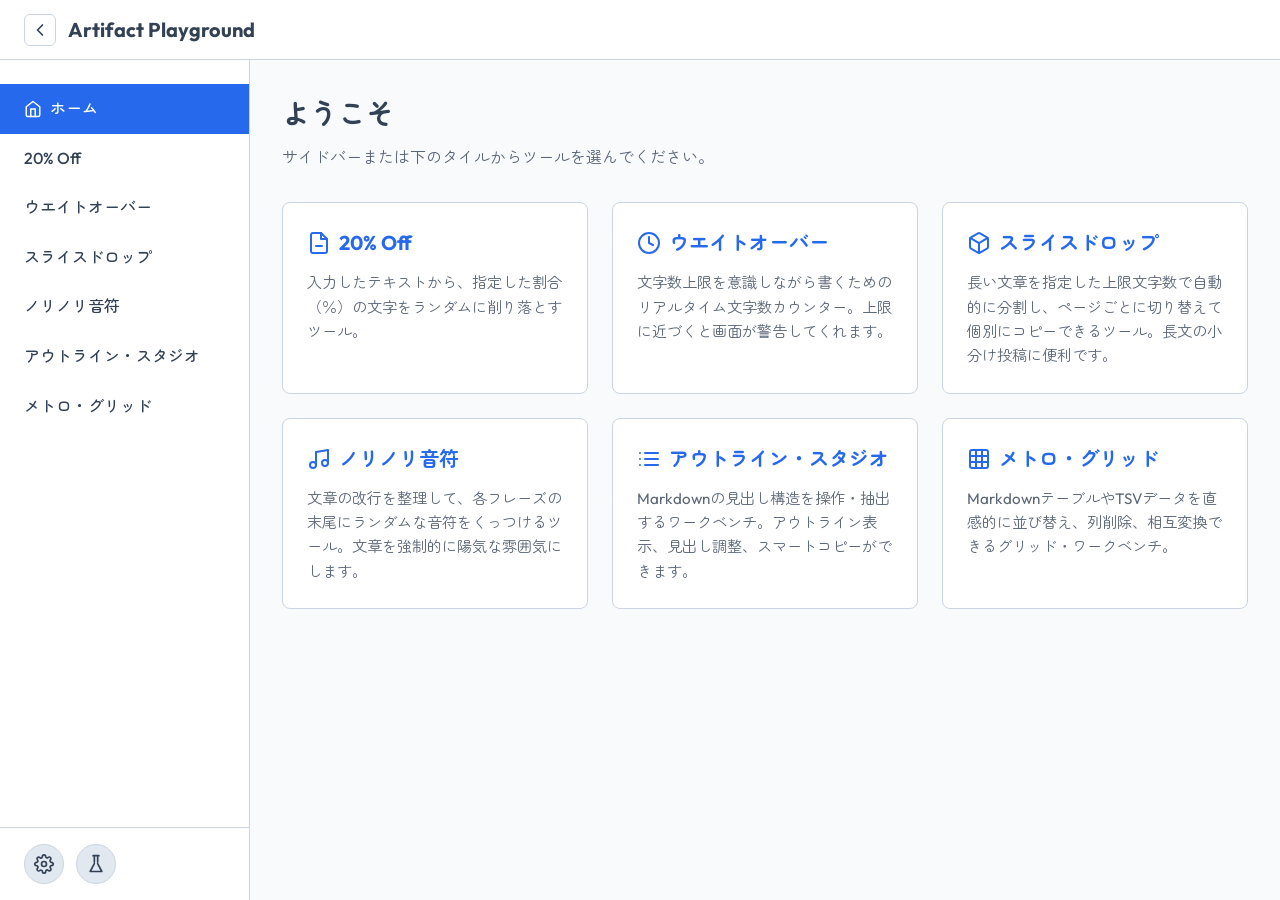
==== index.html @ 3efee3fd "feat: sw.js からのバージョン動的取得・表示機能を追加し一元化 Service Worker (sw.js) 内の CACHE_NAME を Single Source of Truth と" ====
﻿<!DOCTYPE html>
<html lang="ja">

<head>
    <meta charset="UTF-8">
    <meta name="viewport" content="width=device-width, initial-scale=1.0">
    <meta name="robots" content="noindex, nofollow">
    <title>Artifact Playground</title>
    <link rel="preconnect" href="https://fonts.googleapis.com">
    <link rel="preconnect" href="https://fonts.gstatic.com" crossorigin>
    <link
        href="https://fonts.googleapis.com/css2?family=Fira+Code:wght@400;500&family=Outfit:wght@400;500;700&family=Zen+Maru+Gothic:wght@400;500;700&display=swap"
        rel="stylesheet">
    <link rel="stylesheet" href="css/base.css">
    <link rel="stylesheet" href="css/layout.css">
    <link rel="stylesheet" href="css/components.css">
    <link rel="manifest" href="manifest.json">
    <link rel="icon" href="icons/icon-192.png" type="image/png">
    <link rel="apple-touch-icon" href="icons/icon-192.png">
    <meta name="theme-color" content="#ffffff" id="theme-color-meta">
    <script>
        (function () {
            try {
                var theme = localStorage.getItem('app-theme') || 'system';
                var isDark = theme === 'dark' || (theme === 'system' && window.matchMedia('(prefers-color-scheme: dark)').matches);
                var metaThemeColor = document.getElementById('theme-color-meta');
                if (isDark) {
                    document.documentElement.setAttribute('data-theme', 'dark');
                    if (metaThemeColor) metaThemeColor.setAttribute('content', '#0f172a');
                } else {
                    document.documentElement.setAttribute('data-theme', 'light');
                    if (metaThemeColor) metaThemeColor.setAttribute('content', '#ffffff');
                }

                // 描画前にサイドバーの折りたたみ状態を判定して適用（チラつき防止）
                var sidebarCollapsed = localStorage.getItem('sidebar-collapsed') === 'true';
                if (sidebarCollapsed && window.innerWidth > 768) {
                    document.documentElement.classList.add('sidebar-collapsed');
                }
            } catch (e) { }
        })();
    </script>
</head>

<body>
    <header class="app-header">
        <div class="header-left">
            <button id="menu-toggle" class="menu-toggle" aria-label="メニューを開く">
                <span></span>
                <span></span>
                <span></span>
            </button>
            <button id="sidebar-toggle" class="sidebar-toggle" aria-label="サイドバーを折りたたむ">
                <svg viewBox="0 0 24 24" width="20" height="20" fill="none" stroke="currentColor" stroke-width="2"
                    stroke-linecap="round" stroke-linejoin="round">
                    <polyline points="15 18 9 12 15 6"></polyline>
                </svg>
            </button>
            <h1><a href="#home" style="color: inherit; text-decoration: none;">Artifact Playground</a></h1>
        </div>
    </header>

    <div class="app-container">
        <aside id="sidebar" class="sidebar">
            <div class="sidebar-content">
                <nav>
                    <ul id="tool-list" class="tool-list">
                        <!-- JSで動的に追加されます -->
                    </ul>
                </nav>
            </div>
            <div class="sidebar-footer">
                <button id="theme-settings-btn" class="settings-btn" aria-label="テーマ設定">
                    <svg viewBox="0 0 24 24" width="20" height="20" stroke="currentColor" stroke-width="2" fill="none"
                        stroke-linecap="round" stroke-linejoin="round" class="settings-icon">
                        <circle cx="12" cy="12" r="3"></circle>
                        <path
                            d="M19.4 15a1.65 1.65 0 0 0 .33 1.82l.06.06a2 2 0 0 1 0 2.83 2 2 0 0 1-2.83 0l-.06-.06a1.65 1.65 0 0 0-1.82-.33 1.65 1.65 0 0 0-1 1.51V21a2 2 0 0 1-2 2 2 2 0 0 1-2-2v-.09A1.65 1.65 0 0 0 9 19.4a1.65 1.65 0 0 0-1.82.33l-.06.06a2 2 0 0 1-2.83 0 2 2 0 0 1 0-2.83l.06-.06a1.65 1.65 0 0 0 .33-1.82 1.65 1.65 0 0 0-1.51-1H3a2 2 0 0 1-2-2 2 2 0 0 1 2-2h.09A1.65 1.65 0 0 0 4.6 9a1.65 1.65 0 0 0-.33-1.82l-.06-.06a2 2 0 0 1 0-2.83 2 2 0 0 1 2.83 0l.06.06a1.65 1.65 0 0 0 1.82.33H9a1.65 1.65 0 0 0 1-1.51V3a2 2 0 0 1 2-2 2 2 0 0 1 2 2v.09a1.65 1.65 0 0 0 1 1.51 1.65 1.65 0 0 0 1.82-.33l.06-.06a2 2 0 0 1 2.83 0 2 2 0 0 1 0 2.83l-.06.06a1.65 1.65 0 0 0-.33 1.82V9a1.65 1.65 0 0 0 1.51 1H21a2 2 0 0 1 2 2 2 2 0 0 1-2 2h-.09a1.65 1.65 0 0 0-1.51 1z">
                        </path>
                    </svg>
                </button>
                <button id="system-menu-btn" class="settings-btn" aria-label="開発・システム機能">
                    <svg viewBox="0 0 24 24" width="20" height="20" stroke="currentColor" stroke-width="2" fill="none"
                        stroke-linecap="round" stroke-linejoin="round">
                        <path d="M10 2v7.5M14 2v7.5M8.5 2h7M14 11.5L19 21H5l5-9.5"></path>
                    </svg>
                </button>
                <div id="theme-menu" class="theme-menu">
                    <ul>
                        <li class="theme-menu-submenu-item">
                            <button id="theme-submenu-toggle" class="theme-submenu-header" aria-expanded="false">
                                <div class="menu-item-label-group">
                                    <span class="menu-item-title">テーマ</span>
                                    <span class="menu-item-desc">アプリの外観切り替え</span>
                                </div>
                                <span class="theme-current-label">
                                    <span id="current-theme-name">システム</span>
                                    <svg class="chevron-icon" viewBox="0 0 24 24" width="16" height="16"
                                        stroke="currentColor" stroke-width="2" fill="none" stroke-linecap="round"
                                        stroke-linejoin="round">
                                        <polyline points="6 9 12 15 18 9"></polyline>
                                    </svg>
                                </span>
                            </button>
                            <ul id="theme-submenu-list" class="theme-submenu-list">
                                <li><button class="theme-option" data-value="light">ライト</button></li>
                                <li><button class="theme-option" data-value="dark">ダーク</button></li>
                                <li><button class="theme-option" data-value="system">システム</button></li>
                            </ul>
                        </li>
                        <li class="theme-menu-separator"></li>
                        <li class="theme-menu-toggle-item">
                            <div class="menu-item-label-group">
                                <span class="menu-item-title">一時モード</span>
                                <span class="menu-item-desc">閉じた時に消去（既存データは保持）</span>
                            </div>
                            <button id="temp-mode-toggle" class="toggle-switch" role="switch" aria-checked="false"
                                aria-label="一時モードのオンオフ">
                                <span class="toggle-thumb"></span>
                            </button>
                        </li>
                        <li class="theme-menu-toggle-item">
                            <div class="menu-item-label-group">
                                <span class="menu-item-title">プライマリーカラー切替</span>
                                <span class="menu-item-desc">アクセントの色を自動アニメーション</span>
                            </div>
                            <button id="primary-animate-toggle" class="toggle-switch" role="switch" aria-checked="true"
                                aria-label="プライマリーカラー切替のオンオフ">
                                <span class="toggle-thumb"></span>
                            </button>
                        </li>
                    </ul>
                </div>
                <div id="system-menu" class="theme-menu system-menu">
                    <ul>
                        <li>
                            <a href="tests/index.html" class="theme-option" target="_blank"
                                style="display: block; text-decoration: none;">
                                <div class="menu-item-label-group">
                                    <span class="menu-item-title">テストを実行</span>
                                    <span class="menu-item-desc">単体テストランナー画面を開く</span>
                                </div>
                            </a>
                        </li>
                        <li class="theme-menu-separator"></li>
                        <li>
                            <button id="clear-data-btn" class="theme-option text-danger">
                                <div class="menu-item-label-group">
                                    <span class="menu-item-title">ローカルデータ全削除</span>
                                    <span class="menu-item-desc">全ツールの保存データ・設定を初期化</span>
                                </div>
                            </button>
                        </li>
                        <li class="theme-menu-separator"></li>
                        <li>
                            <div class="menu-item-label-group"
                                style="padding: 0.5rem 1rem; opacity: 0.6; text-align: center;">
                                <span class="menu-item-desc" id="app-version-display"
                                    style="font-family: 'Fira Code', monospace;">Ver ---</span>
                            </div>
                        </li>
                    </ul>
                </div>
            </div>
        </aside>

        <main class="main-content" id="main-content">
            <section id="tool-home" class="home-section active">
                <div class="home-header">
                    <h2>ようこそ</h2>
                    <p>サイドバーまたは下のタイルからツールを選んでください。</p>
                </div>
                <div class="home-tiles" id="home-tiles">
                    <!-- JSで動的に追加されます -->
                </div>
            </section>
            <!-- ツールが動的に読み込まれます -->
        </main>
    </div>

    <script type="module" src="js/main.js"></script>
</body>

</html>
---- css/base.css ----
﻿:root {
    --primary-color: #2563eb;
    --primary-hover: #1d4ed8;
    --secondary-color: #64748b;
    --secondary-hover: #475569;
    --bg-color: #f8fafc;
    --panel-bg: #ffffff;
    --text-color: #334155;
    --border-color: #cbd5e1;
    --code-bg: #f1f5f9;
    --btn-small-bg: #e2e8f0;
    --btn-small-text: #1e293b;
    --btn-small-hover: #cbd5e1;
    --sidebar-width: 250px;
    --header-height: 60px;
    /* プライマリーカラーアニメーション用 */
    --primary-blue: #2563eb;
    --primary-blue-hover: #1d4ed8;
    --primary-orange: #ea580c;
    --primary-orange-hover: #c2410c;
}

/* プライマリーカラーのなめらかな切り替え用トランジション */
:root {
    transition: --primary-color 2s ease-in-out;
}

[data-theme="dark"] {
    --primary-blue: #3b82f6;
    --primary-blue-hover: #60a5fa;
    --primary-orange: #f97316;
    --primary-orange-hover: #fb923c;
    --primary-color: #3b82f6;
    --primary-hover: #60a5fa;
    --secondary-color: #475569;
    --secondary-hover: #64748b;
    --bg-color: #1e293b;
    --panel-bg: #0f172a;
    --text-color: #cbd5e1;
    --border-color: #334155;
    --code-bg: #1e293b;
    --btn-small-bg: #334155;
    --btn-small-text: #cbd5e1;
    --btn-small-hover: #475569;
}

* {
    box-sizing: border-box;
    margin: 0;
    padding: 0;
}

body {
    font-family: "Outfit", "Zen Maru Gothic", -apple-system, BlinkMacSystemFont, "Segoe UI", Roboto, "Helvetica Neue", Arial, sans-serif;
    color: var(--text-color);
    background-color: var(--bg-color);
    line-height: 1.6;
}

button,
input,
select,
textarea {
    font-family: inherit;
}
---- css/layout.css ----
﻿/* Header */
.app-header {
    display: flex;
    justify-content: space-between;
    align-items: center;
    height: var(--header-height);
    background-color: var(--panel-bg);
    padding: 0 1.5rem;
    border-bottom: 1px solid var(--border-color);
    position: sticky;
    top: 0;
    z-index: 100;
}

.app-header h1 {
    font-size: 1.25rem;
}

.header-left {
    display: flex;
    align-items: center;
    gap: 0.75rem;
}

/* Hamburger Menu Toggle */
.menu-toggle {
    display: none;
    flex-direction: column;
    justify-content: space-between;
    width: 24px;
    height: 18px;
    background: transparent;
    border: none;
    cursor: pointer;
    padding: 0;
    z-index: 101;
}

.menu-toggle span {
    width: 100%;
    height: 2px;
    background-color: var(--text-color);
    border-radius: 2px;
    transition: all 0.3s linear;
}

/* Main Container Layout */
.app-container {
    display: flex;
    align-items: stretch;
    min-height: calc(100vh - var(--header-height));
}

/* Sidebar */
.sidebar {
    width: var(--sidebar-width);
    background-color: var(--panel-bg);
    border-right: 1px solid var(--border-color);
    display: flex;
    flex-direction: column;
    position: sticky;
    top: var(--header-height);
    height: calc(100vh - var(--header-height));
    height: calc(100dvh - var(--header-height)); /* 動的メニューバーの高さを考慮 */
    flex-shrink: 0;
}

.sidebar-content {
    flex: 1;
    overflow-y: auto;
    padding: 1.5rem 0;
}

.sidebar-footer {
    padding: 1rem 1.5rem;
    padding-bottom: calc(1rem + env(safe-area-inset-bottom, 0px)); /* セーフエリア分の余白を自動追加 */
    border-top: 1px solid var(--border-color);
    position: relative;
    margin-top: auto;
    display: flex;
    gap: 0.75rem;
    align-items: center;
}

.tool-list {
    list-style: none;
}

.tool-list li a {
    display: block;
    padding: 0.75rem 1.5rem;
    color: var(--text-color);
    text-decoration: none;
    transition: background-color 0.2s;
    font-weight: 500;
}

.tool-list li a:hover {
    background-color: var(--bg-color);
}

.tool-list li a.active {
    background-color: var(--primary-color);
    color: #fff;
}

/* Sidebar collapse */
html.sidebar-collapsed .sidebar,
.sidebar.collapsed {
    margin-left: calc(-1 * var(--sidebar-width));
    overflow: hidden;
}

.sidebar-toggle {
    width: 32px;
    height: 32px;
    border-radius: 6px;
    border: 1px solid var(--border-color);
    background: var(--panel-bg);
    color: var(--text-color);
    cursor: pointer;
    display: flex;
    align-items: center;
    justify-content: center;
    transition: background-color 0.2s;
}

.sidebar-toggle:hover {
    background-color: var(--bg-color);
}

html.sidebar-collapsed #sidebar-toggle svg,
body.sidebar-collapsed #sidebar-toggle svg {
    transform: rotate(180deg);
}

/* Main Content */
.main-content {
    flex: 1;
    padding: 2rem;
    max-width: 1200px;
    margin: 0 auto;
    width: 100%;
    display: flex;
    flex-direction: column;
}

.tool-section {
    display: none;
    background-color: var(--panel-bg);
    padding: 2rem;
    border-radius: 8px;
    box-shadow: 0 4px 6px -1px rgba(0, 0, 0, 0.1), 0 2px 4px -1px rgba(0, 0, 0, 0.06);
}

.tool-section.active {
    display: flex;
    flex-direction: column;
    flex: 1;
}

.tool-title-area {
    display: flex;
    align-items: center;
    gap: 0.5rem;
    border-bottom: 2px solid var(--primary-color);
    padding-bottom: 0.5rem;
    margin-bottom: 1.5rem;
}

.tool-section h2 {
    display: inline-block;
}

/* Responsive (Mobile View) */
@media (max-width: 768px) {
    .menu-toggle {
        display: flex;
    }

    .sidebar-toggle {
        display: none;
    }

    .sidebar {
        position: fixed;
        left: 0;
        transform: translateX(-100%);
        margin-left: 0;
        top: var(--header-height);
        height: calc(100vh - var(--header-height));
        height: calc(100dvh - var(--header-height)); /* モバイル表示時も動的メニューバーを考慮 */
        width: 250px;
        box-shadow: 4px 0 6px rgba(0, 0, 0, 0.05);
        z-index: 99;
    }

    .sidebar.open {
        transform: translateX(0);
    }

    /* サイドバーが開いている間、背後のメインコンテンツのスクロールを完全に禁止する */
    body:has(.sidebar.open) {
        overflow: hidden;
    }

    html.sidebar-collapsed .sidebar,
    .sidebar.collapsed {
        margin-left: 0;
    }

    .main-content {
        padding: 1rem;
    }
    
    .tool-section {
        padding: 1.5rem 1rem;
    }
}

/* Home Section */
.home-section {
    display: none;
}

.home-section.active {
    display: flex;
    flex-direction: column;
}

.home-header {
    margin-bottom: 2rem;
}

.home-header h2 {
    font-size: 1.75rem;
    margin-bottom: 0.5rem;
    color: var(--text-color);
}

.home-header p {
    color: var(--text-color);
    opacity: 0.8;
}

.home-tiles {
    display: grid;
    grid-template-columns: repeat(auto-fill, minmax(280px, 1fr));
    gap: 1.5rem;
}

.home-tile {
    background-color: var(--panel-bg);
    border: 1px solid var(--border-color);
    border-radius: 8px;
    padding: 1.5rem;
    text-decoration: none;
    color: var(--text-color);
    display: flex;
    flex-direction: column;
    height: 100%;
}

body.theme-ready .home-tile {
    transition: background-color 0.3s ease, color 0.3s ease, border-color 0.3s ease, transform 0.2s ease, box-shadow 0.2s ease;
}

.home-tile:hover {
    transform: translateY(-3px);
    box-shadow: 0 6px 12px -2px rgba(0, 0, 0, 0.1), 0 3px 6px -3px rgba(0, 0, 0, 0.05);
    border-color: var(--primary-color);
}

.home-tile-title {
    font-size: 1.25rem;
    font-weight: 700;
    margin-bottom: 0.75rem;
    color: var(--primary-color);
    display: flex;
    align-items: center;
    gap: 0.5rem;
}

.home-tile-title svg {
    width: 24px;
    height: 24px;
}

.home-tile-desc {
    font-size: 0.95rem;
    line-height: 1.6;
    opacity: 0.8;
}

@media (max-width: 768px) {
    .home-tiles {
        grid-template-columns: 1fr;
    }
}
---- css/components.css ----
/* Tool UI Elements */
.tool-ui {
    display: flex;
    flex-direction: column;
    flex: 1;
}

.input-group,
.output-group,
.settings-group {
    margin-bottom: 1.5rem;
}

.input-group,
.output-group {
    display: flex;
    flex-direction: column;
    flex: 1;
}

.input-group label,
.input-header label,
.output-header label,
.settings-group label {
    display: block;
    font-weight: bold;
    margin-bottom: 0.5rem;
}

.input-header label,
.output-header label {
    margin-bottom: 0;
}

.slider {
    width: 100%;
    max-width: 300px;
    cursor: pointer;
    -webkit-appearance: none;
    appearance: none;
    height: 6px;
    border-radius: 3px;
    /* 充填部分: var(--primary-color)、未充填: var(--border-color) */
    background: linear-gradient(to right,
            var(--primary-color) 0%,
            var(--primary-color) var(--slider-fill, 63.3%),
            var(--border-color) var(--slider-fill, 63.3%),
            var(--border-color) 100%);
    outline: none;
    border: none;
    vertical-align: middle;
}

/* サム（ツまみ）のスタイル */
.slider::-webkit-slider-thumb {
    -webkit-appearance: none;
    appearance: none;
    width: 18px;
    height: 18px;
    border-radius: 50%;
    background-color: var(--primary-color);
    cursor: pointer;
    border: 2px solid var(--panel-bg);
    box-shadow: 0 0 0 1px var(--primary-color);
    transition: box-shadow 0.15s ease;
}

.slider::-moz-range-thumb {
    width: 18px;
    height: 18px;
    border-radius: 50%;
    background-color: var(--primary-color);
    cursor: pointer;
    border: 2px solid var(--panel-bg);
    box-shadow: 0 0 0 1px var(--primary-color);
}

/* Firefox用: トラックは詳細制御できないので濃いグレー固定 */
.slider::-moz-range-track {
    background: var(--border-color);
    height: 6px;
    border-radius: 3px;
}

.slider::-moz-range-progress {
    background: var(--primary-color);
    height: 6px;
    border-radius: 3px;
}

.input-header,
.output-header {
    display: flex;
    justify-content: space-between;
    align-items: center;
    margin-bottom: 0.5rem;
    gap: 0.5rem;
    flex-wrap: wrap;
}

.input-group textarea,
.output-group textarea {
    flex: 1;
}

textarea {
    width: 100%;
    padding: 0.75rem;
    border: 1px solid var(--border-color);
    border-radius: 4px;
    resize: vertical;
    font-family: inherit;
    font-size: 1rem;
    line-height: 1.5;
    color: var(--text-color);
    background-color: var(--panel-bg);
}

#output-text {
    font-family: "Fira Code", "Courier New", Consolas, monospace;
    background-color: var(--code-bg);
}

/* Buttons */
.button-group {
    display: flex;
    gap: 1rem;
    margin-bottom: 1.5rem;
}

.btn {
    padding: 0.5rem 1.5rem;
    font-size: 1rem;
    font-weight: 500;
    border: none;
    border-radius: 4px;
    cursor: pointer;
    transition: background-color 0.2s;
}

.btn.primary {
    background-color: var(--primary-color);
    color: #fff;
}

.btn.primary:hover {
    background-color: var(--primary-hover);
}

.btn.secondary {
    background-color: var(--secondary-color);
    color: #fff;
}

.btn.secondary:hover {
    background-color: var(--secondary-hover);
}

.btn.small {
    padding: 0.25rem 0.75rem;
    font-size: 0.875rem;
    background-color: var(--btn-small-bg);
    color: var(--btn-small-text);
}

.btn.small:hover {
    background-color: var(--btn-small-hover);
}

/* Theme Settings Menu */
.settings-btn {
    width: 40px;
    height: 40px;
    border-radius: 50%;
    background-color: var(--btn-small-bg);
    color: var(--text-color);
    border: 1px solid var(--border-color);
    cursor: pointer;
    display: flex;
    justify-content: center;
    align-items: center;
    transition: background-color 0.2s;
}

.settings-btn:hover {
    background-color: var(--btn-small-hover);
}

.theme-menu {
    position: fixed;
    background-color: var(--panel-bg);
    border: 1px solid var(--border-color);
    border-radius: 10px;
    box-shadow: 0 10px 25px -5px rgba(0, 0, 0, 0.25), 0 8px 10px -6px rgba(0, 0, 0, 0.1);
    padding: 0.5rem 0;
    min-width: 270px;
    max-width: 320px;
    z-index: 1000;
    display: none;
}

.text-danger,
.text-danger .menu-item-title {
    color: #ef4444 !important;
}

.text-danger .menu-item-desc {
    color: #ef4444 !important;
    opacity: 0.8;
}

[data-theme="dark"] .text-danger,
[data-theme="dark"] .text-danger .menu-item-title {
    color: #f87171 !important;
}

[data-theme="dark"] .text-danger .menu-item-desc {
    color: #f87171 !important;
    opacity: 0.8;
}

.theme-option.text-danger:hover {
    background-color: rgba(239, 68, 68, 0.1) !important;
}

/* セパレーター */
.theme-menu-separator {
    height: 1px;
    background-color: var(--border-color);
    margin: 0.4rem 0.75rem;
}

/* テーマ サブメニュー */
.theme-submenu-header {
    width: 100%;
    padding: 0.75rem 1rem;
    background: transparent;
    border: none;
    display: flex;
    align-items: center;
    justify-content: space-between;
    color: var(--text-color);
    font-size: 0.95rem;
    font-weight: 500;
    font-family: inherit;
    cursor: pointer;
    transition: background-color 0.2s;
    gap: 0.5rem;
}

.theme-submenu-header:hover {
    background-color: var(--bg-color);
}

.theme-current-label {
    display: flex;
    align-items: center;
    gap: 0.35rem;
    font-size: 0.85rem;
    color: var(--primary-color);
    opacity: 0.9;
    flex-shrink: 0;
}

.theme-submenu-header .chevron-icon {
    transition: transform 0.2s ease;
}

.theme-submenu-header[aria-expanded="true"] .chevron-icon {
    transform: rotate(180deg);
}

.theme-submenu-list {
    display: none;
    background-color: color-mix(in srgb, var(--bg-color) 60%, transparent);
    border-top: 1px solid var(--border-color);
    border-bottom: 1px solid var(--border-color);
    padding: 0.2rem 0;
}

.theme-submenu-list.show {
    display: block;
}

.theme-submenu-list .theme-option {
    padding-left: 2rem;
    font-size: 0.9rem;
}

/* トグル行 */
.theme-menu-toggle-item {
    display: flex;
    align-items: center;
    justify-content: space-between;
    padding: 0.75rem 1rem;
    gap: 1rem;
}

/* メニュー項目ラベル・サブテキスト */
.menu-item-label-group {
    display: flex;
    flex-direction: column;
    gap: 0.2rem;
    text-align: left;
    flex: 1;
    min-width: 0;
}

.menu-item-title {
    display: block;
    font-size: 0.88rem;
    font-weight: 600;
    color: var(--text-color);
    line-height: 1.3;
}

.menu-item-desc {
    display: block;
    font-size: 0.73rem;
    font-weight: normal;
    color: var(--text-color);
    opacity: 0.6;
    line-height: 1.3;
    white-space: normal;
    word-break: break-word;
}

.theme-menu-toggle-label {
    font-size: 0.9rem;
    font-weight: 500;
    color: var(--text-color);
    white-space: nowrap;
}

/* トグルスイッチ */
.toggle-switch {
    position: relative;
    width: 40px;
    height: 22px;
    flex-shrink: 0;
    background-color: var(--border-color);
    border: none;
    border-radius: 11px;
    cursor: pointer;
    padding: 0;
    transition: background-color 0.3s ease;
}

.toggle-switch[aria-checked="true"] {
    background-color: var(--primary-color);
}

.toggle-thumb {
    position: absolute;
    top: 3px;
    left: 3px;
    width: 16px;
    height: 16px;
    border-radius: 50%;
    background-color: #fff;
    transition: transform 0.3s ease;
    pointer-events: none;
}

.toggle-switch[aria-checked="true"] .toggle-thumb {
    transform: translateX(18px);
}

.theme-menu.show {
    display: block;
    animation: fadeIn 0.2s ease;
}

.theme-menu ul {
    list-style: none;
}

.theme-option {
    width: 100%;
    padding: 0.75rem 1rem;
    background: transparent;
    border: none;
    text-align: left;
    color: var(--text-color);
    cursor: pointer;
    font-size: 0.95rem;
    font-weight: 500;
    font-family: "Zen Maru Gothic", "Outfit", -apple-system, BlinkMacSystemFont, "Segoe UI", Roboto, "Helvetica Neue", Arial, sans-serif;
    transition: background-color 0.2s;
    white-space: nowrap;
}

.theme-option:hover {
    background-color: var(--bg-color);
}

.theme-option.active {
    color: var(--primary-color);
    font-weight: bold;
    background-color: color-mix(in srgb, var(--primary-color) 12%, transparent);
    border-left: 3px solid var(--primary-color);
    padding-left: calc(1rem - 3px);
}

@keyframes fadeIn {
    from {
        opacity: 0;
        transform: translateY(10px);
    }

    to {
        opacity: 1;
        transform: translateY(0);
    }
}

/* Theme Transition */
body.theme-ready,
body.theme-ready .app-header,
body.theme-ready .tool-section,
body.theme-ready .tool-list li a,
body.theme-ready .btn,
body.theme-ready textarea,
body.theme-ready .theme-menu,
body.theme-ready .settings-btn {
    transition: background-color 0.3s ease, color 0.3s ease, border-color 0.3s ease;
}

/* サイドバーのみ、開閉アニメーション（margin-left, transform）を共存させる */
body.theme-ready .sidebar {
    transition: background-color 0.3s ease, color 0.3s ease, border-color 0.3s ease, margin-left 0.2s cubic-bezier(0.1, 0.9, 0.2, 1), transform 0.2s cubic-bezier(0.1, 0.9, 0.2, 1);
}

/* Help Button & Description */
.help-btn {
    display: inline-flex;
    align-items: center;
    justify-content: center;
    width: 24px;
    height: 24px;
    border-radius: 50%;
    border: 1px solid var(--border-color);
    background-color: var(--btn-small-bg);
    color: var(--text-color);
    cursor: pointer;
    transition: background-color 0.2s, color 0.2s;
    padding: 0;
}

.help-btn:hover {
    background-color: var(--btn-small-hover);
    color: var(--primary-color);
}

.help-btn svg {
    width: 14px;
    height: 14px;
}

.tool-description {
    display: none;
    background-color: var(--code-bg);
    border-left: 4px solid var(--primary-color);
    padding: 1rem;
    border-radius: 4px;
    margin-bottom: 2.5rem;
    font-size: 0.9rem;
    line-height: 1.5;
}

.tool-description.show {
    display: block;
    animation: fadeIn 0.2s ease;
}
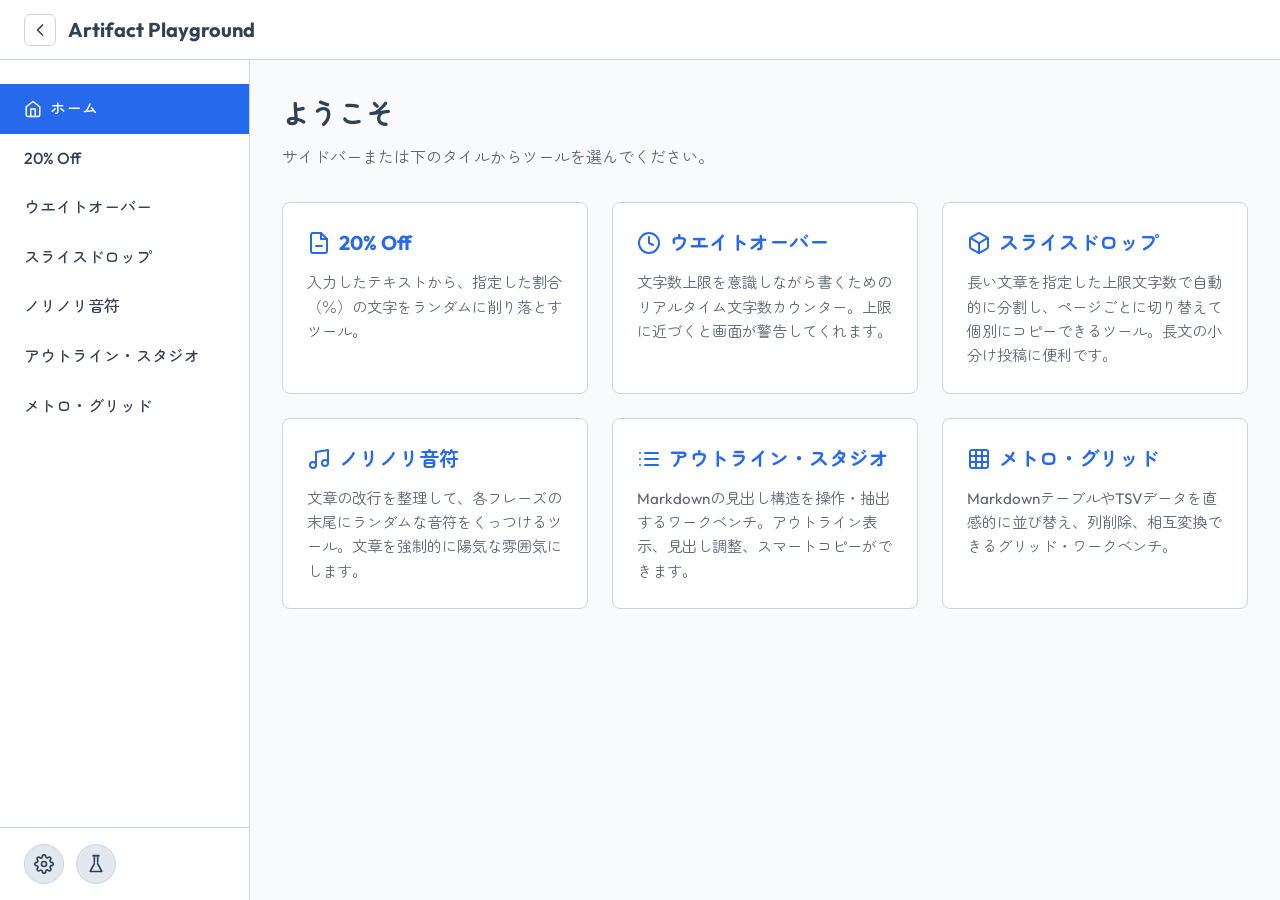
==== commit 02f7a970: "refactor: テストランナーをSPA内ツール（tools/test-runner）へ移行 別ページ（tests/index.html）として開く構成からSPA内のツールへ移植・統合し、環境による" ====
--- a/index.html
+++ b/index.html
@@ -134,8 +134,7 @@
                 <div id="system-menu" class="theme-menu system-menu">
                     <ul>
                         <li>
-                            <a href="tests/index.html" class="theme-option" target="_blank"
-                                style="display: block; text-decoration: none;">
+                            <a href="#test-runner" class="theme-option" style="display: block; text-decoration: none;">
                                 <div class="menu-item-label-group">
                                     <span class="menu-item-title">テストを実行</span>
                                     <span class="menu-item-desc">単体テストランナー画面を開く</span>
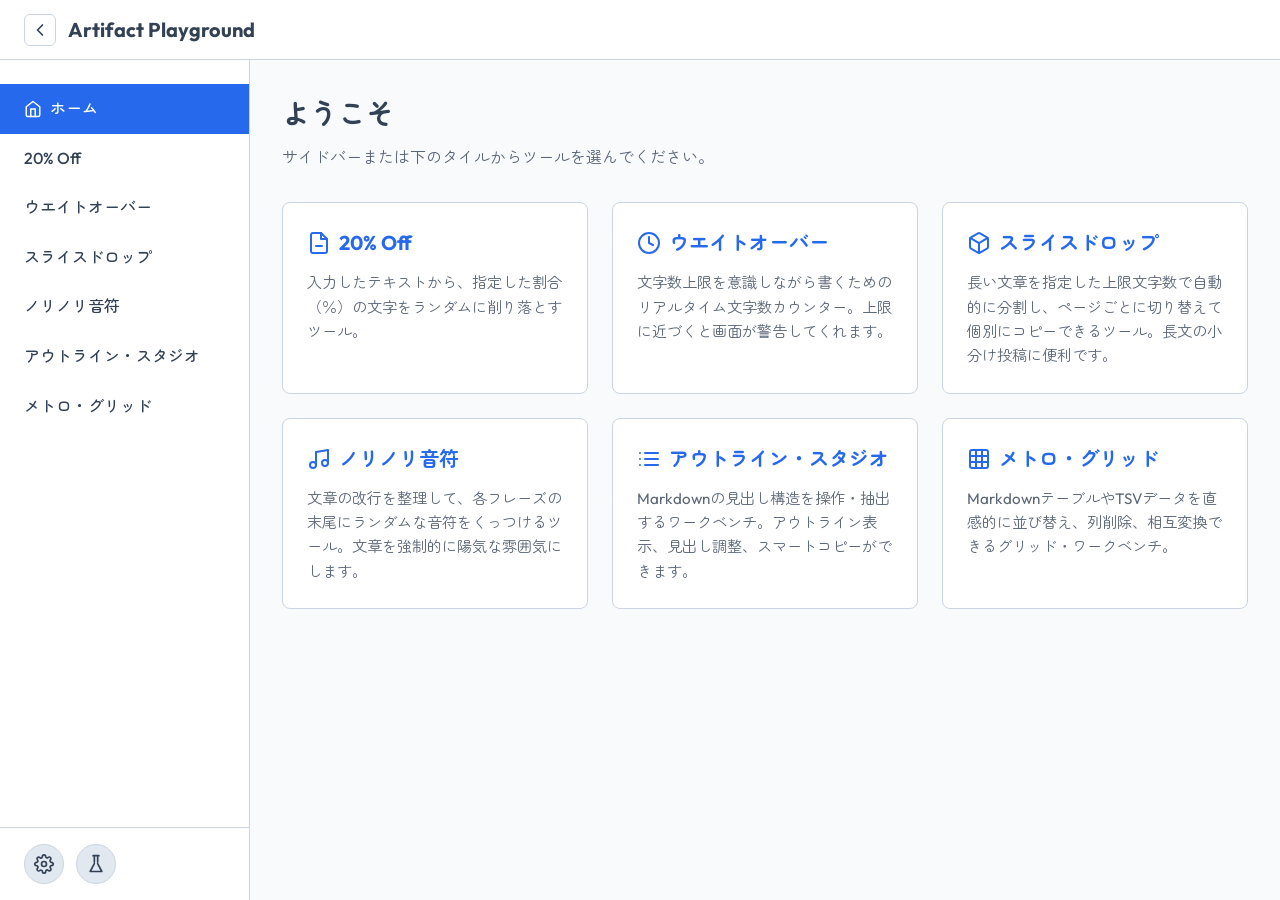
==== commit c0e3e96c: "fix: PWA起動時のスプラッシュスクリーンとステータスバーの色を青色に修正 PWA起動時（テーマ判定用JSが実行される前）にステータスバーやスプラッシュスクリーンの背景色が白になってしまう問題を修" ====
--- a/index.html
+++ b/index.html
@@ -17,7 +17,7 @@
     <link rel="manifest" href="manifest.json">
     <link rel="icon" href="icons/icon-192.png" type="image/png">
     <link rel="apple-touch-icon" href="icons/icon-192.png">
-    <meta name="theme-color" content="#ffffff" id="theme-color-meta">
+    <meta name="theme-color" content="#2563eb" id="theme-color-meta">
     <script>
         (function () {
             try {
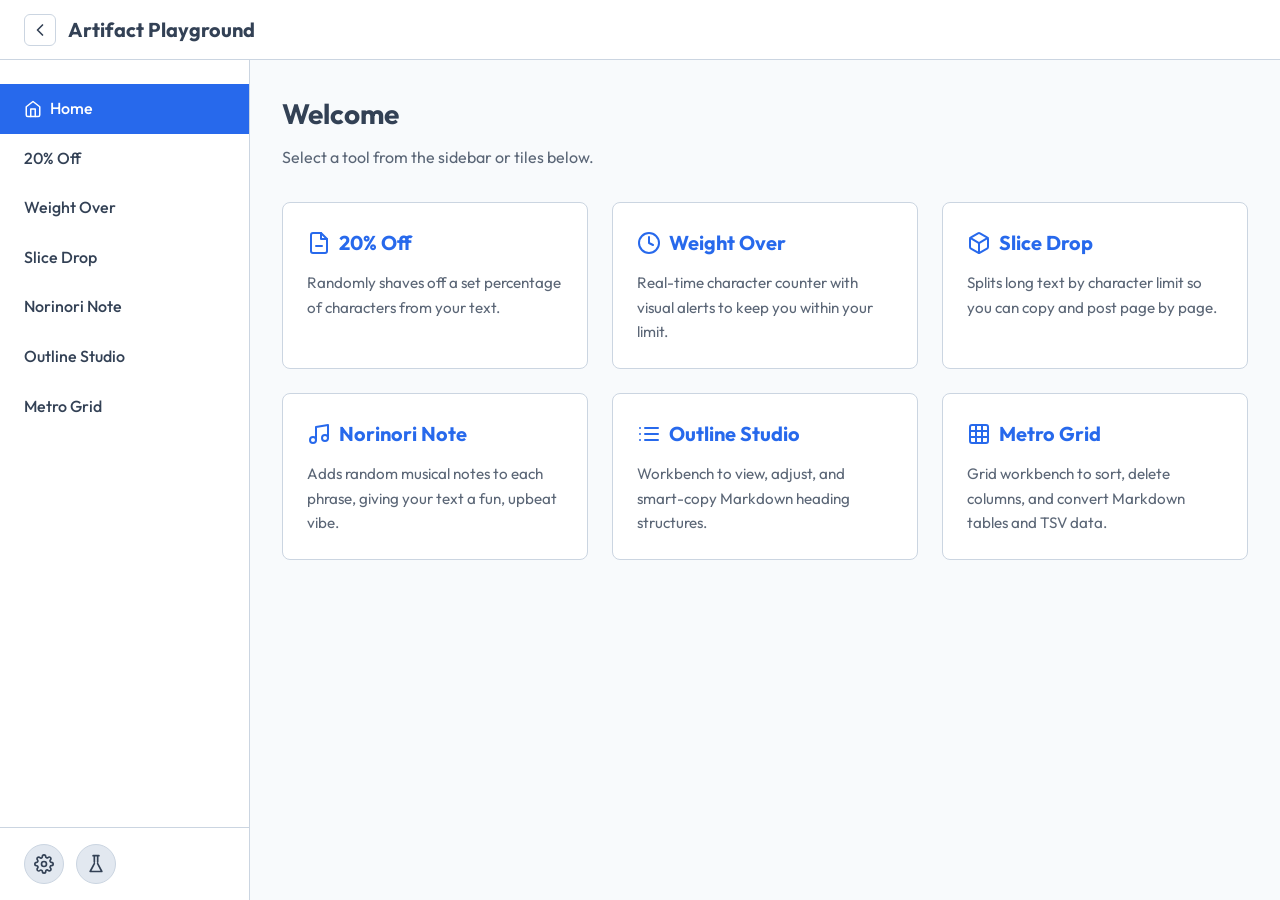
==== commit b4e6f169: "feat: 多言語対応（日本語・英語）機能の追加と全ツールへの適用 アプリ全体（App Shell、設定メニュー、全6ツール、テストランナー）に多言語対応（i18n）を導入し、日本語と英語を切り替えら" ====
--- a/index.html
+++ b/index.html
@@ -1,4 +1,4 @@
-﻿<!DOCTYPE html>
+<!DOCTYPE html>
 <html lang="ja">
 
 <head>
@@ -21,6 +21,9 @@
     <script>
         (function () {
             try {
+                var lang = localStorage.getItem('app-lang') || (navigator.language && navigator.language.toLowerCase().startsWith('ja') ? 'ja' : 'en');
+                document.documentElement.setAttribute('lang', lang);
+
                 var theme = localStorage.getItem('app-theme') || 'system';
                 var isDark = theme === 'dark' || (theme === 'system' && window.matchMedia('(prefers-color-scheme: dark)').matches);
                 var metaThemeColor = document.getElementById('theme-color-meta');
@@ -45,12 +48,12 @@
 <body>
     <header class="app-header">
         <div class="header-left">
-            <button id="menu-toggle" class="menu-toggle" aria-label="メニューを開く">
+            <button id="menu-toggle" class="menu-toggle" aria-label="メニューを開く" data-i18n-aria="header.menuToggle">
                 <span></span>
                 <span></span>
                 <span></span>
             </button>
-            <button id="sidebar-toggle" class="sidebar-toggle" aria-label="サイドバーを折りたたむ">
+            <button id="sidebar-toggle" class="sidebar-toggle" aria-label="サイドバーを折りたたむ" data-i18n-aria="header.sidebarToggle">
                 <svg viewBox="0 0 24 24" width="20" height="20" fill="none" stroke="currentColor" stroke-width="2"
                     stroke-linecap="round" stroke-linejoin="round">
                     <polyline points="15 18 9 12 15 6"></polyline>
@@ -70,7 +73,7 @@
                 </nav>
             </div>
             <div class="sidebar-footer">
-                <button id="theme-settings-btn" class="settings-btn" aria-label="テーマ設定">
+                <button id="theme-settings-btn" class="settings-btn" aria-label="テーマ設定" data-i18n-aria="menu.themeSettings">
                     <svg viewBox="0 0 24 24" width="20" height="20" stroke="currentColor" stroke-width="2" fill="none"
                         stroke-linecap="round" stroke-linejoin="round" class="settings-icon">
                         <circle cx="12" cy="12" r="3"></circle>
@@ -79,7 +82,7 @@
                         </path>
                     </svg>
                 </button>
-                <button id="system-menu-btn" class="settings-btn" aria-label="開発・システム機能">
+                <button id="system-menu-btn" class="settings-btn" aria-label="開発・システム機能" data-i18n-aria="menu.systemSettings">
                     <svg viewBox="0 0 24 24" width="20" height="20" stroke="currentColor" stroke-width="2" fill="none"
                         stroke-linecap="round" stroke-linejoin="round">
                         <path d="M10 2v7.5M14 2v7.5M8.5 2h7M14 11.5L19 21H5l5-9.5"></path>
@@ -88,10 +91,31 @@
                 <div id="theme-menu" class="theme-menu">
                     <ul>
                         <li class="theme-menu-submenu-item">
+                            <button id="lang-submenu-toggle" class="theme-submenu-header" aria-expanded="false">
+                                <div class="menu-item-label-group">
+                                    <span class="menu-item-title" data-i18n="menu.lang">言語</span>
+                                    <span class="menu-item-desc" data-i18n="menu.langDesc">表示言語の切り替え</span>
+                                </div>
+                                <span class="theme-current-label">
+                                    <span id="current-lang-name">日本語</span>
+                                    <svg class="chevron-icon" viewBox="0 0 24 24" width="16" height="16"
+                                        stroke="currentColor" stroke-width="2" fill="none" stroke-linecap="round"
+                                        stroke-linejoin="round">
+                                        <polyline points="6 9 12 15 18 9"></polyline>
+                                    </svg>
+                                </span>
+                            </button>
+                            <ul id="lang-submenu-list" class="theme-submenu-list">
+                                <li><button class="lang-option" data-value="en">English</button></li>
+                                <li><button class="lang-option" data-value="ja">日本語</button></li>
+                            </ul>
+                        </li>
+                        <li class="theme-menu-separator"></li>
+                        <li class="theme-menu-submenu-item">
                             <button id="theme-submenu-toggle" class="theme-submenu-header" aria-expanded="false">
                                 <div class="menu-item-label-group">
-                                    <span class="menu-item-title">テーマ</span>
-                                    <span class="menu-item-desc">アプリの外観切り替え</span>
+                                    <span class="menu-item-title" data-i18n="menu.theme">テーマ</span>
+                                    <span class="menu-item-desc" data-i18n="menu.themeDesc">アプリの外観切り替え</span>
                                 </div>
                                 <span class="theme-current-label">
                                     <span id="current-theme-name">システム</span>
@@ -103,29 +127,29 @@
                                 </span>
                             </button>
                             <ul id="theme-submenu-list" class="theme-submenu-list">
-                                <li><button class="theme-option" data-value="light">ライト</button></li>
-                                <li><button class="theme-option" data-value="dark">ダーク</button></li>
-                                <li><button class="theme-option" data-value="system">システム</button></li>
+                                <li><button class="theme-option" data-value="light" data-i18n="theme.light">ライト</button></li>
+                                <li><button class="theme-option" data-value="dark" data-i18n="theme.dark">ダーク</button></li>
+                                <li><button class="theme-option" data-value="system" data-i18n="theme.system">システム</button></li>
                             </ul>
                         </li>
                         <li class="theme-menu-separator"></li>
                         <li class="theme-menu-toggle-item">
                             <div class="menu-item-label-group">
-                                <span class="menu-item-title">一時モード</span>
-                                <span class="menu-item-desc">閉じた時に消去（既存データは保持）</span>
+                                <span class="menu-item-title" data-i18n="menu.tempMode">一時モード</span>
+                                <span class="menu-item-desc" data-i18n="menu.tempModeDesc">閉じた時に消去（既存データは保持）</span>
                             </div>
                             <button id="temp-mode-toggle" class="toggle-switch" role="switch" aria-checked="false"
-                                aria-label="一時モードのオンオフ">
+                                aria-label="一時モードのオンオフ" data-i18n-aria="menu.tempModeAria">
                                 <span class="toggle-thumb"></span>
                             </button>
                         </li>
                         <li class="theme-menu-toggle-item">
                             <div class="menu-item-label-group">
-                                <span class="menu-item-title">プライマリーカラー切替</span>
-                                <span class="menu-item-desc">アクセントの色を自動アニメーション</span>
+                                <span class="menu-item-title" data-i18n="menu.primaryAnimate">プライマリーカラー切替</span>
+                                <span class="menu-item-desc" data-i18n="menu.primaryAnimateDesc">アクセントの色を自動アニメーション</span>
                             </div>
                             <button id="primary-animate-toggle" class="toggle-switch" role="switch" aria-checked="true"
-                                aria-label="プライマリーカラー切替のオンオフ">
+                                aria-label="プライマリーカラー切替のオンオフ" data-i18n-aria="menu.primaryAnimateAria">
                                 <span class="toggle-thumb"></span>
                             </button>
                         </li>
@@ -136,8 +160,8 @@
                         <li>
                             <a href="#test-runner" class="theme-option" style="display: block; text-decoration: none;">
                                 <div class="menu-item-label-group">
-                                    <span class="menu-item-title">テストを実行</span>
-                                    <span class="menu-item-desc">単体テストランナー画面を開く</span>
+                                    <span class="menu-item-title" data-i18n="menu.runTests">テストを実行</span>
+                                    <span class="menu-item-desc" data-i18n="menu.runTestsDesc">単体テストランナー画面を開く</span>
                                 </div>
                             </a>
                         </li>
@@ -145,8 +169,8 @@
                         <li>
                             <button id="clear-data-btn" class="theme-option text-danger">
                                 <div class="menu-item-label-group">
-                                    <span class="menu-item-title">ローカルデータ全削除</span>
-                                    <span class="menu-item-desc">全ツールの保存データ・設定を初期化</span>
+                                    <span class="menu-item-title" data-i18n="menu.clearData">ローカルデータ全削除</span>
+                                    <span class="menu-item-desc" data-i18n="menu.clearDataDesc">全ツールの保存データ・設定を初期化</span>
                                 </div>
                             </button>
                         </li>
@@ -166,8 +190,8 @@
         <main class="main-content" id="main-content">
             <section id="tool-home" class="home-section active">
                 <div class="home-header">
-                    <h2>ようこそ</h2>
-                    <p>サイドバーまたは下のタイルからツールを選んでください。</p>
+                    <h2 data-i18n="home.welcome">ようこそ</h2>
+                    <p data-i18n="home.desc">サイドバーまたは下のタイルからツールを選んでください。</p>
                 </div>
                 <div class="home-tiles" id="home-tiles">
                     <!-- JSで動的に追加されます -->
--- a/css/components.css
+++ b/css/components.css
@@ -282,7 +282,8 @@
     display: block;
 }
 
-.theme-submenu-list .theme-option {
+.theme-submenu-list .theme-option,
+.theme-submenu-list .lang-option {
     padding-left: 2rem;
     font-size: 0.9rem;
 }
@@ -352,14 +353,14 @@
 
 .toggle-thumb {
     position: absolute;
-    top: 3px;
-    left: 3px;
-    width: 16px;
-    height: 16px;
+    top: 2px;
+    left: 2px;
+    width: 18px;
+    height: 18px;
+    background-color: #fff;
     border-radius: 50%;
-    background-color: #fff;
     transition: transform 0.3s ease;
-    pointer-events: none;
+    box-shadow: 0 1px 3px rgba(0, 0, 0, 0.2);
 }
 
 .toggle-switch[aria-checked="true"] .toggle-thumb {
@@ -375,7 +376,8 @@
     list-style: none;
 }
 
-.theme-option {
+.theme-option,
+.lang-option {
     width: 100%;
     padding: 0.75rem 1rem;
     background: transparent;
@@ -390,16 +392,23 @@
     white-space: nowrap;
 }
 
-.theme-option:hover {
+.theme-option:hover,
+.lang-option:hover {
     background-color: var(--bg-color);
 }
 
-.theme-option.active {
+.theme-option.active,
+.lang-option.active {
     color: var(--primary-color);
     font-weight: bold;
     background-color: color-mix(in srgb, var(--primary-color) 12%, transparent);
     border-left: 3px solid var(--primary-color);
     padding-left: calc(1rem - 3px);
+}
+
+.theme-submenu-list .theme-option.active,
+.theme-submenu-list .lang-option.active {
+    padding-left: calc(2rem - 3px);
 }
 
 @keyframes fadeIn {
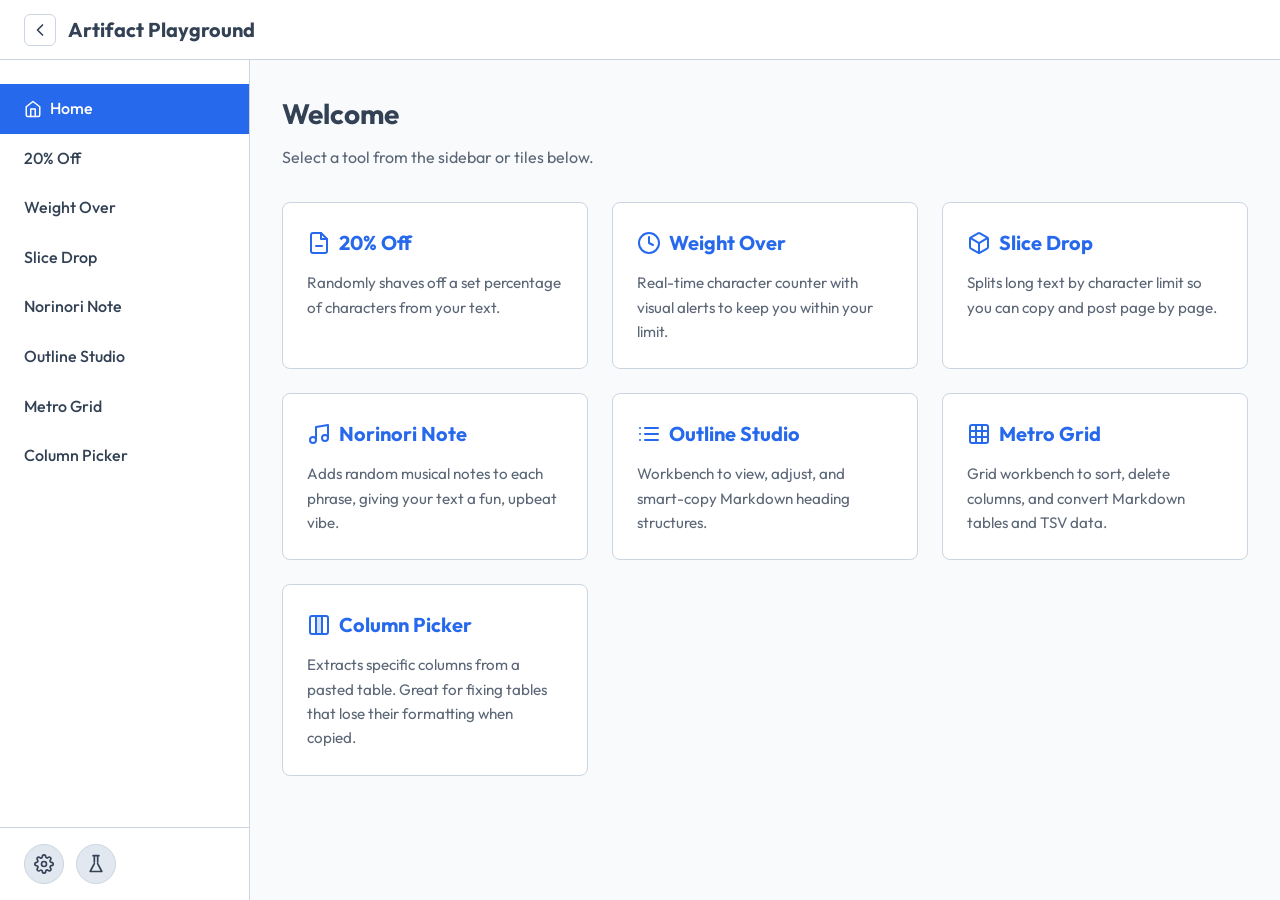
==== commit c434fef5: "style: セーフエリア対応およびテーマ切り替えアニメーションの最適化 モバイル環境での表示品質向上のためセーフエリア（safe-area-inset）に合わせた余白調整を行い、あわせてHTML要素" ====
--- a/index.html
+++ b/index.html
@@ -1,9 +1,9 @@
-<!DOCTYPE html>
+﻿<!DOCTYPE html>
 <html lang="ja">
 
 <head>
     <meta charset="UTF-8">
-    <meta name="viewport" content="width=device-width, initial-scale=1.0">
+    <meta name="viewport" content="width=device-width, initial-scale=1.0, viewport-fit=cover">
     <meta name="robots" content="noindex, nofollow">
     <title>Artifact Playground</title>
     <link rel="preconnect" href="https://fonts.googleapis.com">
@@ -111,26 +111,25 @@
                             </ul>
                         </li>
                         <li class="theme-menu-separator"></li>
-                        <li class="theme-menu-submenu-item">
-                            <button id="theme-submenu-toggle" class="theme-submenu-header" aria-expanded="false">
-                                <div class="menu-item-label-group">
-                                    <span class="menu-item-title" data-i18n="menu.theme">テーマ</span>
-                                    <span class="menu-item-desc" data-i18n="menu.themeDesc">アプリの外観切り替え</span>
-                                </div>
-                                <span class="theme-current-label">
-                                    <span id="current-theme-name">システム</span>
-                                    <svg class="chevron-icon" viewBox="0 0 24 24" width="16" height="16"
-                                        stroke="currentColor" stroke-width="2" fill="none" stroke-linecap="round"
-                                        stroke-linejoin="round">
-                                        <polyline points="6 9 12 15 18 9"></polyline>
-                                    </svg>
-                                </span>
-                            </button>
-                            <ul id="theme-submenu-list" class="theme-submenu-list">
-                                <li><button class="theme-option" data-value="light" data-i18n="theme.light">ライト</button></li>
-                                <li><button class="theme-option" data-value="dark" data-i18n="theme.dark">ダーク</button></li>
-                                <li><button class="theme-option" data-value="system" data-i18n="theme.system">システム</button></li>
-                            </ul>
+                        <li class="theme-menu-section-item">
+                            <div class="menu-item-label-group">
+                                <span class="menu-item-title" data-i18n="menu.theme">テーマ</span>
+                                <span class="menu-item-desc" data-i18n="menu.themeDesc">アプリの外観切り替え</span>
+                            </div>
+                            <div class="theme-toggle-group" id="theme-toggle-group" role="radiogroup" aria-label="テーマ" data-i18n-aria="menu.theme">
+                                <button type="button" class="theme-toggle-btn" data-value="light" role="radio" aria-checked="false">
+                                    <svg width="15" height="15" viewBox="0 0 24 24" fill="none" stroke="currentColor" stroke-width="2" stroke-linecap="round" stroke-linejoin="round" aria-hidden="true"><circle cx="12" cy="12" r="5"></circle><line x1="12" y1="1" x2="12" y2="3"></line><line x1="12" y1="21" x2="12" y2="23"></line><line x1="4.22" y1="4.22" x2="5.64" y2="5.64"></line><line x1="18.36" y1="18.36" x2="19.78" y2="19.78"></line><line x1="1" y1="12" x2="3" y2="12"></line><line x1="21" y1="12" x2="23" y2="12"></line><line x1="4.22" y1="19.78" x2="5.64" y2="18.36"></line><line x1="18.36" y1="5.64" x2="19.78" y2="4.22"></line></svg>
+                                    <span data-i18n="theme.light">ライト</span>
+                                </button>
+                                <button type="button" class="theme-toggle-btn" data-value="system" role="radio" aria-checked="false">
+                                    <svg width="15" height="15" viewBox="0 0 24 24" fill="none" stroke="currentColor" stroke-width="2" stroke-linecap="round" stroke-linejoin="round" aria-hidden="true"><circle cx="12" cy="12" r="10"></circle><path d="M12 2a10 10 0 0 1 0 20Z" fill="currentColor"></path></svg>
+                                    <span data-i18n="theme.system">システム</span>
+                                </button>
+                                <button type="button" class="theme-toggle-btn" data-value="dark" role="radio" aria-checked="false">
+                                    <svg width="15" height="15" viewBox="0 0 24 24" fill="none" stroke="currentColor" stroke-width="2" stroke-linecap="round" stroke-linejoin="round" aria-hidden="true"><path d="M21 12.79A9 9 0 1 1 11.21 3 7 7 0 0 0 21 12.79z"></path></svg>
+                                    <span data-i18n="theme.dark">ダーク</span>
+                                </button>
+                            </div>
                         </li>
                         <li class="theme-menu-separator"></li>
                         <li class="theme-menu-toggle-item">
--- a/css/base.css
+++ b/css/base.css
@@ -18,6 +18,11 @@
     --primary-blue-hover: #1d4ed8;
     --primary-orange: #ea580c;
     --primary-orange-hover: #c2410c;
+    /* ステップ加減算ボタン用 */
+    --step-plus-bg: #16a34a;
+    --step-plus-hover: #15803d;
+    --step-minus-bg: #dc2626;
+    --step-minus-hover: #b91c1c;
 }
 
 /* プライマリーカラーのなめらかな切り替え用トランジション */
@@ -42,12 +47,21 @@
     --btn-small-bg: #334155;
     --btn-small-text: #cbd5e1;
     --btn-small-hover: #475569;
+    /* ステップ加減算ボタン用 */
+    --step-plus-bg: #15803d;
+    --step-plus-hover: #16a34a;
+    --step-minus-bg: #b91c1c;
+    --step-minus-hover: #ef4444;
 }
 
 * {
     box-sizing: border-box;
     margin: 0;
     padding: 0;
+}
+
+html {
+    background-color: var(--bg-color);
 }
 
 body {
--- a/css/layout.css
+++ b/css/layout.css
@@ -138,6 +138,7 @@
 .main-content {
     flex: 1;
     padding: 2rem;
+    padding-bottom: calc(2rem + env(safe-area-inset-bottom, 0px));
     max-width: 1200px;
     margin: 0 auto;
     width: 100%;
@@ -211,6 +212,7 @@
 
     .main-content {
         padding: 1rem;
+        padding-bottom: calc(1rem + env(safe-area-inset-bottom, 0px));
     }
     
     .tool-section {
--- a/css/components.css
+++ b/css/components.css
@@ -1,4 +1,4 @@
-/* Tool UI Elements */
+﻿/* ツールUI要素 */
 .tool-ui {
     display: flex;
     flex-direction: column;
@@ -98,6 +98,12 @@
     flex-wrap: wrap;
 }
 
+.header-actions {
+    display: flex;
+    align-items: center;
+    gap: 0.5rem;
+}
+
 .input-group textarea,
 .output-group textarea {
     flex: 1;
@@ -167,7 +173,97 @@
     background-color: var(--btn-small-hover);
 }
 
-/* Theme Settings Menu */
+/* Limit Stepper Controls (共通コンポーネント) */
+.limit-input-wrap {
+    display: flex;
+    gap: 0.35rem;
+    align-items: stretch;
+    width: 100%;
+}
+
+.limit-input-wrap input[type="number"] {
+    flex: 1 1 auto;
+    min-width: 0;
+    width: 100%;
+    padding: 0.5rem 0.4rem;
+    -moz-appearance: textfield;
+    appearance: textfield;
+}
+
+.limit-input-wrap input[type="number"]::-webkit-outer-spin-button,
+.limit-input-wrap input[type="number"]::-webkit-inner-spin-button {
+    -webkit-appearance: none;
+    margin: 0;
+}
+
+.limit-step-buttons {
+    display: grid;
+    grid-template-columns: repeat(2, 1fr);
+    grid-template-rows: repeat(2, 1fr);
+    gap: 2px;
+    width: 68px;
+    flex-shrink: 0;
+}
+
+.btn-step {
+    display: inline-flex;
+    align-items: center;
+    justify-content: center;
+    padding: 0 1px;
+    font-size: 0.68rem;
+    letter-spacing: -0.4px;
+    font-weight: 700;
+    font-family: inherit;
+    border: none;
+    border-radius: 4px;
+    cursor: pointer;
+    line-height: 1;
+    color: #ffffff;
+    transition: background-color 0.15s ease, transform 0.1s ease;
+    user-select: none;
+}
+
+.btn-step:active {
+    transform: scale(0.94);
+}
+
+.btn-step.step-plus {
+    background-color: var(--step-plus-bg);
+}
+
+.btn-step.step-plus:hover {
+    background-color: var(--step-plus-hover);
+}
+
+.btn-step.step-minus {
+    background-color: var(--step-minus-bg);
+}
+
+.btn-step.step-minus:hover {
+    background-color: var(--step-minus-hover);
+}
+
+.quick-limit-buttons,
+.sd-quick-buttons,
+.wo-quick-buttons {
+    display: flex;
+    flex-wrap: wrap;
+    gap: 0.5rem;
+    margin-top: 0.75rem;
+}
+
+.quick-limit-buttons .btn,
+.sd-quick-buttons .btn,
+.wo-quick-buttons .btn {
+    flex: 1 1 calc(25% - 0.5rem);
+    padding: 0.35rem 0.1rem;
+    font-size: 0.8rem;
+    min-width: 42px;
+    text-align: center;
+}
+
+
+/* 設定メニュー */
 .settings-btn {
     width: 40px;
     height: 40px;
@@ -223,6 +319,34 @@
     background-color: rgba(239, 68, 68, 0.1) !important;
 }
 
+/* ツール読み込みエラー表示 */
+.tool-load-error {
+    color: var(--text-color);
+}
+
+.tool-load-error .error-message {
+    color: #ef4444;
+    margin-bottom: 1rem;
+    font-weight: bold;
+}
+
+.tool-load-error .error-detail {
+    background: var(--code-bg);
+    padding: 1rem;
+    border-radius: 4px;
+    overflow-x: auto;
+    font-family: monospace;
+    font-size: 0.85rem;
+    color: var(--text-color);
+    border: 1px solid var(--border-color);
+    white-space: pre-wrap;
+    word-break: break-all;
+}
+
+[data-theme="dark"] .tool-load-error .error-message {
+    color: #f87171;
+}
+
 /* セパレーター */
 .theme-menu-separator {
     height: 1px;
@@ -286,6 +410,69 @@
 .theme-submenu-list .lang-option {
     padding-left: 2rem;
     font-size: 0.9rem;
+}
+
+/* テーマ セグメンテッドボタングループ */
+.theme-menu-section-item {
+    padding: 0.75rem 1rem;
+    display: flex;
+    flex-direction: column;
+    gap: 0.6rem;
+}
+
+.theme-toggle-group {
+    display: grid;
+    grid-template-columns: repeat(3, 1fr);
+    gap: 4px;
+    background-color: var(--code-bg);
+    padding: 3px;
+    border-radius: 8px;
+    border: 1px solid var(--border-color);
+}
+
+.theme-toggle-btn {
+    border: none;
+    background: transparent;
+    color: var(--text-color);
+    padding: 6px 4px;
+    font-size: 0.8rem;
+    font-weight: 500;
+    font-family: inherit;
+    border-radius: 6px;
+    cursor: pointer;
+    transition: background-color 0.2s, color 0.2s, box-shadow 0.2s;
+    white-space: nowrap;
+    text-align: center;
+    display: inline-flex;
+    align-items: center;
+    justify-content: center;
+    gap: 5px;
+    user-select: none;
+}
+
+.theme-toggle-btn svg {
+    flex-shrink: 0;
+    transition: transform 0.2s ease;
+}
+
+.theme-toggle-btn:hover {
+    color: var(--primary-hover);
+}
+
+.theme-toggle-btn:hover svg {
+    transform: scale(1.1);
+}
+
+.theme-toggle-btn.active {
+    background-color: var(--panel-bg);
+    color: var(--primary-color);
+    font-weight: 700;
+    box-shadow: 0 1px 3px rgba(0, 0, 0, 0.12);
+}
+
+.theme-toggle-btn:focus-visible {
+    outline: 2px solid var(--primary-color);
+    outline-offset: 1px;
 }
 
 /* トグル行 */
@@ -423,7 +610,8 @@
     }
 }
 
-/* Theme Transition */
+/* テーマ切り替えアニメーション */
+html.theme-ready,
 body.theme-ready,
 body.theme-ready .app-header,
 body.theme-ready .tool-section,
@@ -440,7 +628,7 @@
     transition: background-color 0.3s ease, color 0.3s ease, border-color 0.3s ease, margin-left 0.2s cubic-bezier(0.1, 0.9, 0.2, 1), transform 0.2s cubic-bezier(0.1, 0.9, 0.2, 1);
 }
 
-/* Help Button & Description */
+/* ヘルプボタンと説明 */
 .help-btn {
     display: inline-flex;
     align-items: center;
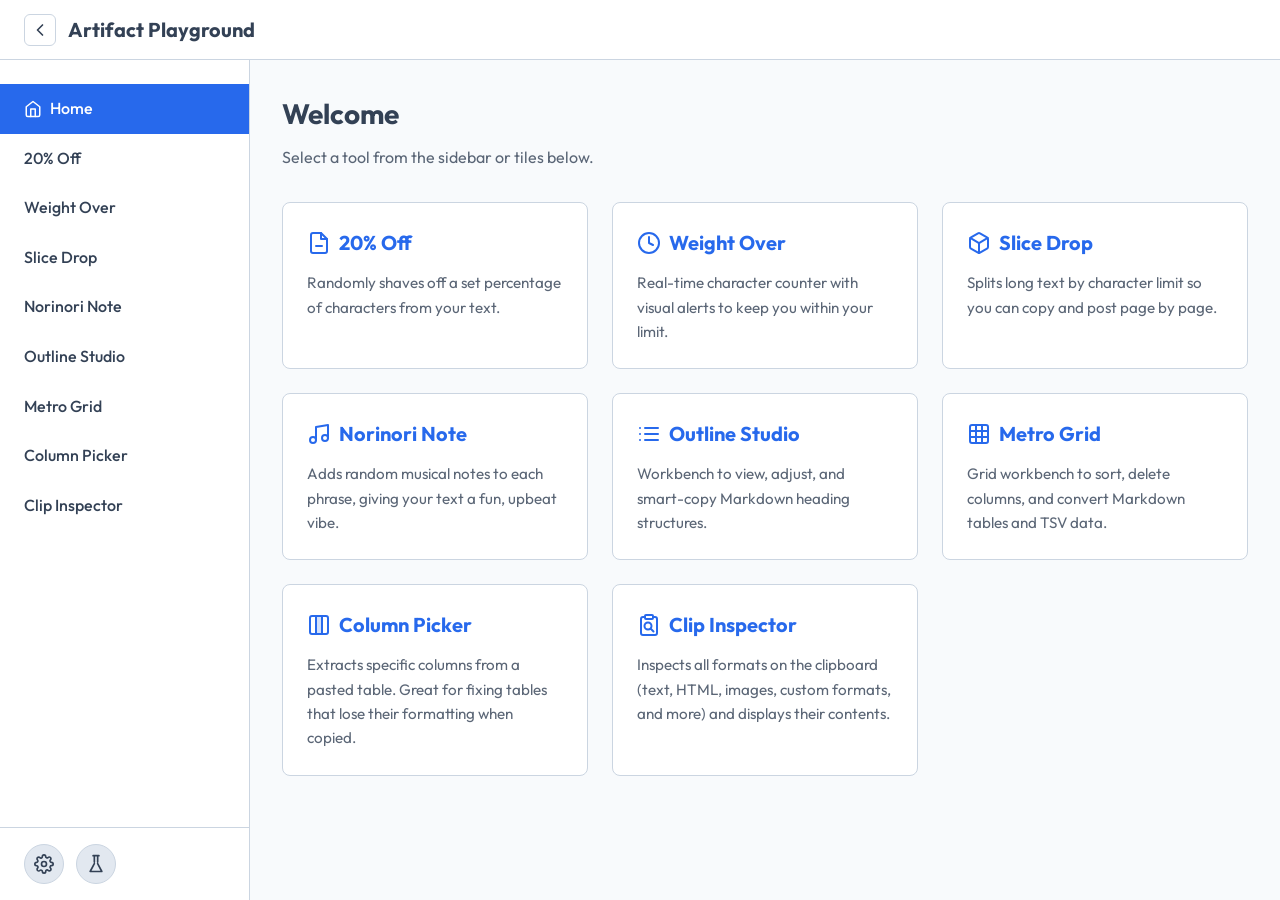
==== commit faa9e2f0: "fix: モバイル表示時のサイドメニュー背後クリック防止とオーバーレイ表示 スマホ表示でサイドメニューが開いている最中に背後のコンテンツがクリックできてしまう問題を修正し、減光・ぼかしオーバーレイと背" ====
--- a/index.html
+++ b/index.html
@@ -185,6 +185,7 @@
                 </div>
             </div>
         </aside>
+        <div id="sidebar-overlay" class="sidebar-overlay" aria-hidden="true"></div>
 
         <main class="main-content" id="main-content">
             <section id="tool-home" class="home-section active">
--- a/css/layout.css
+++ b/css/layout.css
@@ -171,6 +171,11 @@
 
 .tool-section h2 {
     display: inline-block;
+}
+
+/* Sidebar Overlay */
+.sidebar-overlay {
+    display: none;
 }
 
 /* Responsive (Mobile View) */
@@ -200,6 +205,32 @@
         transform: translateX(0);
     }
 
+    /* サイドバー背後のオーバーレイ（背後クリック防止とぼかし・減光） */
+    .sidebar-overlay {
+        display: block;
+        position: fixed;
+        top: var(--header-height);
+        left: 0;
+        right: 0;
+        bottom: 0;
+        background-color: rgba(0, 0, 0, 0.4);
+        backdrop-filter: blur(3px);
+        -webkit-backdrop-filter: blur(3px);
+        z-index: 98;
+        opacity: 0;
+        visibility: hidden;
+        pointer-events: none;
+        cursor: pointer;
+        transition: opacity 0.2s ease, visibility 0.2s ease;
+    }
+
+    .sidebar.open ~ .sidebar-overlay,
+    .sidebar-overlay.active {
+        opacity: 1;
+        visibility: visible;
+        pointer-events: auto;
+    }
+
     /* サイドバーが開いている間、背後のメインコンテンツのスクロールを完全に禁止する */
     body:has(.sidebar.open) {
         overflow: hidden;
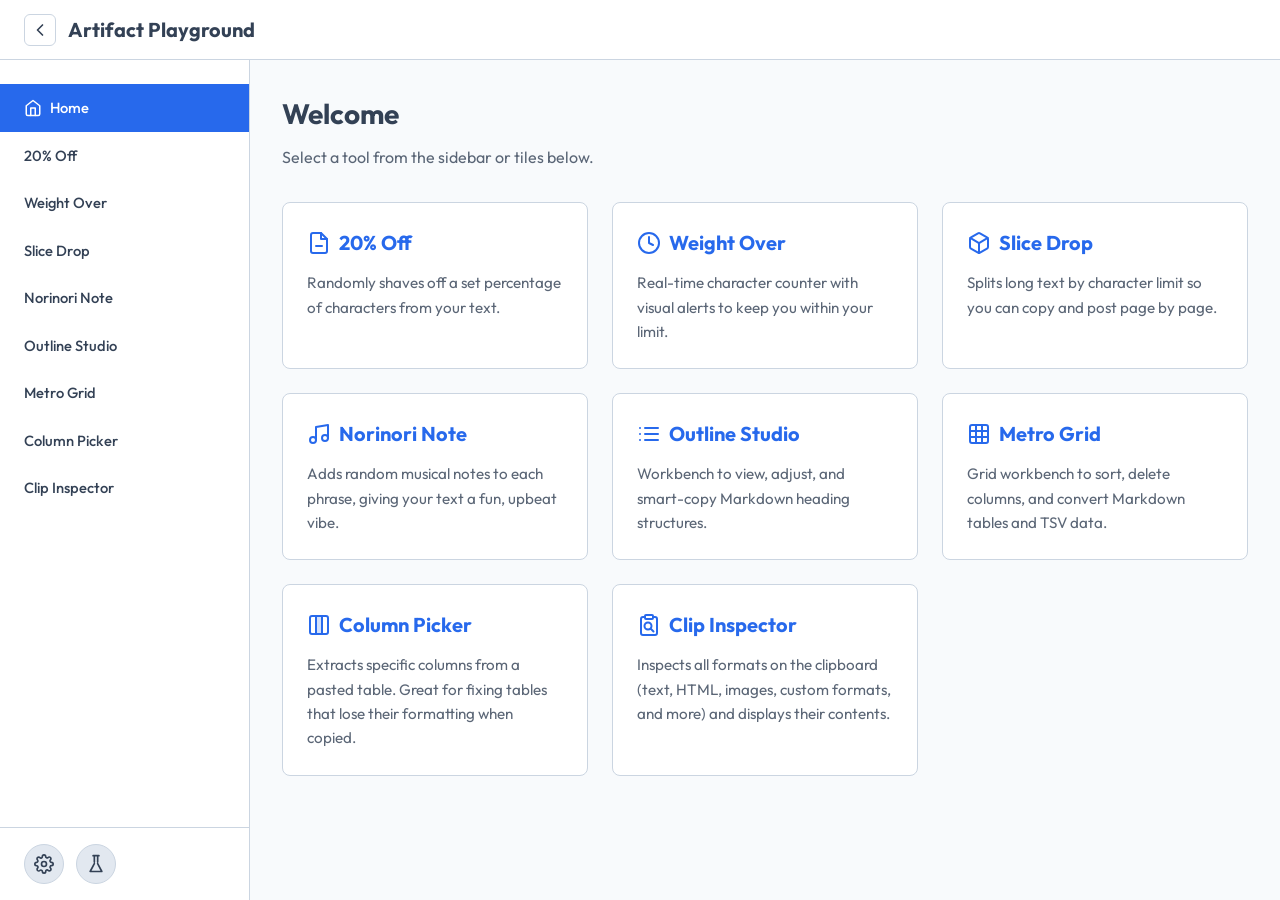
==== commit ebf35fd2: "chore: robots.txtおよびnoindexメタタグを削除" ====
--- a/index.html
+++ b/index.html
@@ -4,7 +4,6 @@
 <head>
     <meta charset="UTF-8">
     <meta name="viewport" content="width=device-width, initial-scale=1.0, viewport-fit=cover">
-    <meta name="robots" content="noindex, nofollow">
     <title>Artifact Playground</title>
     <link rel="preconnect" href="https://fonts.googleapis.com">
     <link rel="preconnect" href="https://fonts.gstatic.com" crossorigin>
--- a/css/layout.css
+++ b/css/layout.css
@@ -61,7 +61,8 @@
     position: sticky;
     top: var(--header-height);
     height: calc(100vh - var(--header-height));
-    height: calc(100dvh - var(--header-height)); /* 動的メニューバーの高さを考慮 */
+    height: calc(100dvh - var(--header-height));
+    /* 動的メニューバーの高さを考慮 */
     flex-shrink: 0;
 }
 
@@ -73,7 +74,8 @@
 
 .sidebar-footer {
     padding: 1rem 1.5rem;
-    padding-bottom: calc(1rem + env(safe-area-inset-bottom, 0px)); /* セーフエリア分の余白を自動追加 */
+    padding-bottom: calc(1rem + env(safe-area-inset-bottom, 0px));
+    /* セーフエリア分の余白を自動追加 */
     border-top: 1px solid var(--border-color);
     position: relative;
     margin-top: auto;
@@ -93,6 +95,13 @@
     text-decoration: none;
     transition: background-color 0.2s;
     font-weight: 500;
+    /* 最も長い「クリップ・インスペクター」（12文字）がサイドバー幅250px
+       （左右パディングを引くと202px）に1行で収まるよう、少し小さめの文字にする。
+       あわせて nowrap で、末尾1文字だけが次の行に落ちる変な改行を防ぐ */
+    font-size: 0.92rem;
+    white-space: nowrap;
+    overflow: hidden;
+    text-overflow: ellipsis;
 }
 
 .tool-list li a:hover {
@@ -195,7 +204,8 @@
         margin-left: 0;
         top: var(--header-height);
         height: calc(100vh - var(--header-height));
-        height: calc(100dvh - var(--header-height)); /* モバイル表示時も動的メニューバーを考慮 */
+        height: calc(100dvh - var(--header-height));
+        /* モバイル表示時も動的メニューバーを考慮 */
         width: 250px;
         box-shadow: 4px 0 6px rgba(0, 0, 0, 0.05);
         z-index: 99;
@@ -224,7 +234,7 @@
         transition: opacity 0.2s ease, visibility 0.2s ease;
     }
 
-    .sidebar.open ~ .sidebar-overlay,
+    .sidebar.open~.sidebar-overlay,
     .sidebar-overlay.active {
         opacity: 1;
         visibility: visible;
@@ -245,7 +255,7 @@
         padding: 1rem;
         padding-bottom: calc(1rem + env(safe-area-inset-bottom, 0px));
     }
-    
+
     .tool-section {
         padding: 1.5rem 1rem;
     }
--- a/css/components.css
+++ b/css/components.css
@@ -319,6 +319,101 @@
     background-color: rgba(239, 68, 68, 0.1) !important;
 }
 
+/* 確認モーダル（js/lib/confirm-dialog.js が生成） */
+.confirm-modal {
+    position: fixed;
+    inset: 0;
+    z-index: 2000;
+    display: flex;
+    align-items: center;
+    justify-content: center;
+    padding: 1rem;
+    background-color: rgba(0, 0, 0, 0.4);
+    backdrop-filter: blur(3px);
+    -webkit-backdrop-filter: blur(3px);
+    opacity: 0;
+    transition: opacity 0.18s ease;
+}
+
+.confirm-modal.show {
+    opacity: 1;
+}
+
+.confirm-modal-card {
+    background-color: var(--panel-bg);
+    border: 1px solid var(--border-color);
+    border-radius: 12px;
+    box-shadow: 0 20px 40px -12px rgba(0, 0, 0, 0.35), 0 8px 16px -8px rgba(0, 0, 0, 0.2);
+    padding: 1.75rem 1.5rem 1.5rem;
+    width: 100%;
+    max-width: 400px;
+    text-align: center;
+    transform: translateY(8px) scale(0.97);
+    transition: transform 0.18s ease;
+}
+
+.confirm-modal.show .confirm-modal-card {
+    transform: none;
+}
+
+.confirm-modal-icon {
+    width: 52px;
+    height: 52px;
+    margin: 0 auto 1rem;
+    border-radius: 50%;
+    display: flex;
+    align-items: center;
+    justify-content: center;
+    color: #ef4444;
+    background-color: rgba(239, 68, 68, 0.12);
+}
+
+[data-theme="dark"] .confirm-modal-icon {
+    color: #f87171;
+}
+
+.confirm-modal-title {
+    font-size: 1.1rem;
+    font-weight: 700;
+    margin-bottom: 0.6rem;
+    color: var(--text-color);
+}
+
+.confirm-modal-message {
+    font-size: 0.92rem;
+    line-height: 1.7;
+    opacity: 0.85;
+    white-space: pre-line;
+    margin-bottom: 1.5rem;
+}
+
+.confirm-modal-actions {
+    display: flex;
+    gap: 0.75rem;
+}
+
+.confirm-modal-actions .btn {
+    flex: 1;
+}
+
+.confirm-modal-cancel {
+    background-color: var(--btn-small-bg);
+    color: var(--btn-small-text);
+}
+
+.confirm-modal-cancel:hover {
+    background-color: var(--btn-small-hover);
+}
+
+.confirm-modal-danger {
+    background-color: #dc2626;
+    color: #fff;
+}
+
+.confirm-modal-danger:hover {
+    background-color: #b91c1c;
+}
+
 /* ツール読み込みエラー表示 */
 .tool-load-error {
     color: var(--text-color);
